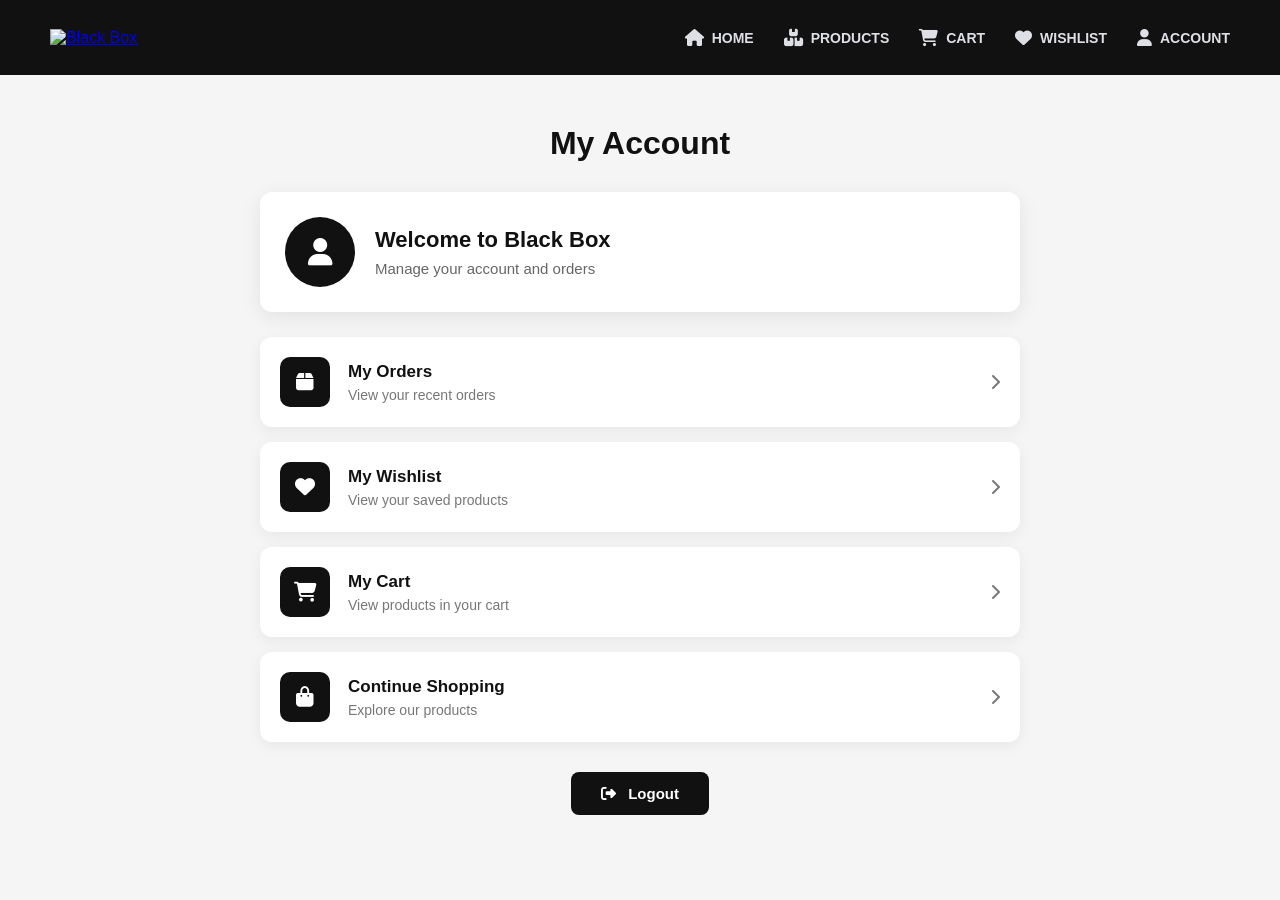
==== account.html @ d0364d9d "Add files via upload" ====
<!DOCTYPE html>
<html lang="en">

<head>

    <meta charset="UTF-8">

    <meta name="viewport"
          content="width=device-width, initial-scale=1.0">

    <title>Black Box - Account</title>

    <link rel="stylesheet"
          href="account.css">

    <link rel="icon"
          href="img file/image 2.png">

    <link rel="stylesheet"
          href="https://cdnjs.cloudflare.com/ajax/libs/font-awesome/6.5.2/css/all.min.css">

</head>


<body>

    <header>

        <a href="index.html">

            <img src="img file/image 1.png"
                 alt="Black Box"
                 class="logo">

        </a>


        <nav class="navbar">

            <ul class="navlink">

                <li>
                    <a href="index.html">
                        <i class="fa-solid fa-house"></i>
                        <span>HOME</span>
                    </a>
                </li>


                <li>
                    <a href="Products.html">
                        <i class="fa-solid fa-boxes-stacked"></i>
                        <span>PRODUCTS</span>
                    </a>
                </li>


                <li>
                    <a href="cart.html">
                        <i class="fa-solid fa-cart-shopping"></i>
                        <span>CART</span>
                    </a>
                </li>


                <li>
                    <a href="wishlist.html">
                        <i class="fa-solid fa-heart"></i>
                        <span>WISHLIST</span>
                    </a>
                </li>


                <li>
                    <a href="Account.html">
                        <i class="fa-solid fa-user"></i>
                        <span>ACCOUNT</span>
                    </a>
                </li>

            </ul>

        </nav>

    </header>

    <main class="account">

        <h1>My Account</h1>

        <section class="profile-card">

            <div class="profile-icon">

                <i class="fa-solid fa-user"></i>

            </div>


            <div class="profile-info">

                <h2>Welcome to Black Box</h2>

                <p>
                    Manage your account and orders
                </p>

            </div>

        </section>


        <section class="account-options">

            <a href="#" class="account-card">

                <div class="account-card-icon">

                    <i class="fa-solid fa-box"></i>

                </div>

                <div>

                    <h3>My Orders</h3>

                    <p>
                        View your recent orders
                    </p>

                </div>

                <i class="fa-solid fa-chevron-right arrow"></i>

            </a>

            <a href="Wishlist.html" class="account-card">

                <div class="account-card-icon">

                    <i class="fa-solid fa-heart"></i>

                </div>

                <div>

                    <h3>My Wishlist</h3>

                    <p>
                        View your saved products
                    </p>

                </div>

                <i class="fa-solid fa-chevron-right arrow"></i>

            </a>

            <a href="Cart.html" class="account-card">

                <div class="account-card-icon">

                    <i class="fa-solid fa-cart-shopping"></i>

                </div>

                <div>

                    <h3>My Cart</h3>

                    <p>
                        View products in your cart
                    </p>

                </div>

                <i class="fa-solid fa-chevron-right arrow"></i>

            </a>

            <a href="Products.html" class="account-card">

                <div class="account-card-icon">

                    <i class="fa-solid fa-bag-shopping"></i>

                </div>

                <div>

                    <h3>Continue Shopping</h3>

                    <p>
                        Explore our products
                    </p>

                </div>

                <i class="fa-solid fa-chevron-right arrow"></i>

            </a>


        </section>

        <button class="logout-btn" id="logout-btn">

            <i class="fa-solid fa-right-from-bracket"></i>

            Logout

        </button>


    </main>



    <script src="account.js"></script>

</body>

</html>
---- account.css ----
* {

    margin: 0;
    padding: 0;
    box-sizing: border-box;
}

body {

    font-family: Arial, sans-serif;
    background: #f5f5f5;
    color: #111;

}

header {

    width: 100%;
    height: 75px;
    background: #111;
    display: flex;
    align-items: center;
    justify-content: space-between;
    padding: 0 50px;

}

.logo {

    width: 130px;
    display: block;

}

.navlink {

    display: flex;
    align-items: center;
    gap: 30px;
    list-style: none;
}


.navlink li a {

    display: flex;
    align-items: center;
    gap: 8px;
    color: #dfe0e6;
    text-decoration: none;
    font-size: 14px;
    font-weight: bold;
    transition: 0.3s;
}


.navlink li a:hover {

    color: #ffffff;

}


.navlink i {

    font-size: 17px;

}

.account {

    width: 100%;
    max-width: 800px;
    margin: 50px auto;
    padding: 0 20px;
}


.account > h1 {

    text-align: center;
    font-size: 32px;
    margin-bottom: 30px;
}

.profile-card {

    display: flex;
    align-items: center;
    gap: 20px;
    background: #ffffff;
    padding: 25px;
    border-radius: 12px;
    margin-bottom: 25px;
    box-shadow:
        0 5px 20px rgba(0, 0, 0, 0.08);

}

.profile-icon {

    width: 70px;
    height: 70px;
    border-radius: 50%;
    background: #111;
    color: #ffffff;
    display: flex;
    justify-content: center;
    align-items: center;
    font-size: 28px;

}


.profile-info h2 {

    font-size: 22px;
    margin-bottom: 7px;
}


.profile-info p {

    color: #666;
    font-size: 15px;
}

.account-options {

    display: flex;
    flex-direction: column;
    gap: 15px;
}

.account-card {

    display: flex;
    align-items: center;
    gap: 18px;
    width: 100%;
    padding: 20px;
    background: #ffffff;
    border-radius: 12px;
    text-decoration: none;
    color: #111;
    box-shadow:
        0 4px 15px rgba(0, 0, 0, 0.06);
    transition: 0.3s;
}

.account-card:hover {

    transform: translateY(-3px);
    box-shadow:
        0 8px 20px rgba(0, 0, 0, 0.10);

}

.account-card-icon {

    width: 50px;
    height: 50px;
    border-radius: 10px;
    background: #111;
    color: #ffffff;
    display: flex;
    justify-content: center;
    align-items: center;
    font-size: 20px;
    flex-shrink: 0;
}

.account-card h3 {

    font-size: 17px;
    margin-bottom: 5px;
}


.account-card p {

    color: #777;
    font-size: 14px;
}

.arrow {

    margin-left: auto;
    color: #777;
    transition: 0.3s;
}


.account-card:hover .arrow {

    transform: translateX(5px);
    color: #111;
}

.logout-btn {

    display: block;
    margin: 30px auto 0;
    padding: 13px 30px;
    border: none;
    border-radius: 8px;
    background: #111;
    color: #ffffff;
    font-size: 15px;
    font-weight: bold;
    cursor: pointer;
    transition: 0.3s;
}


.logout-btn i {

    margin-right: 8px;

}


.logout-btn:hover {

    background: #333;
    transform: translateY(-2px);
}

@media (max-width: 600px) {


    header {

        height: 65px;
        padding: 0 15px;
    }


    .logo {

        width: 100px;
    }


    .navlink {

        gap: 18px;
    }


    .navlink span {

        display: none;
    }


    .navlink i {

        font-size: 18px;
    }


    .account {

        margin: 30px auto;
        padding: 0 15px;
    }


    .account > h1 {

        font-size: 27px;
        margin-bottom: 25px;
    }


    .profile-card {

        padding: 20px;
    }


    .profile-icon {

        width: 55px;
        height: 55px;
        font-size: 22px;
    }


    .profile-info h2 {

        font-size: 18px;
    }


    .profile-info p {

        font-size: 13px;
    }


    .account-card {

        padding: 16px;
    }


    .account-card-icon {

        width: 45px;
        height: 45px;
        font-size: 18px;
    }


    .account-card h3 {

        font-size: 15px;
    }


    .account-card p {

        font-size: 12px;
    }

}
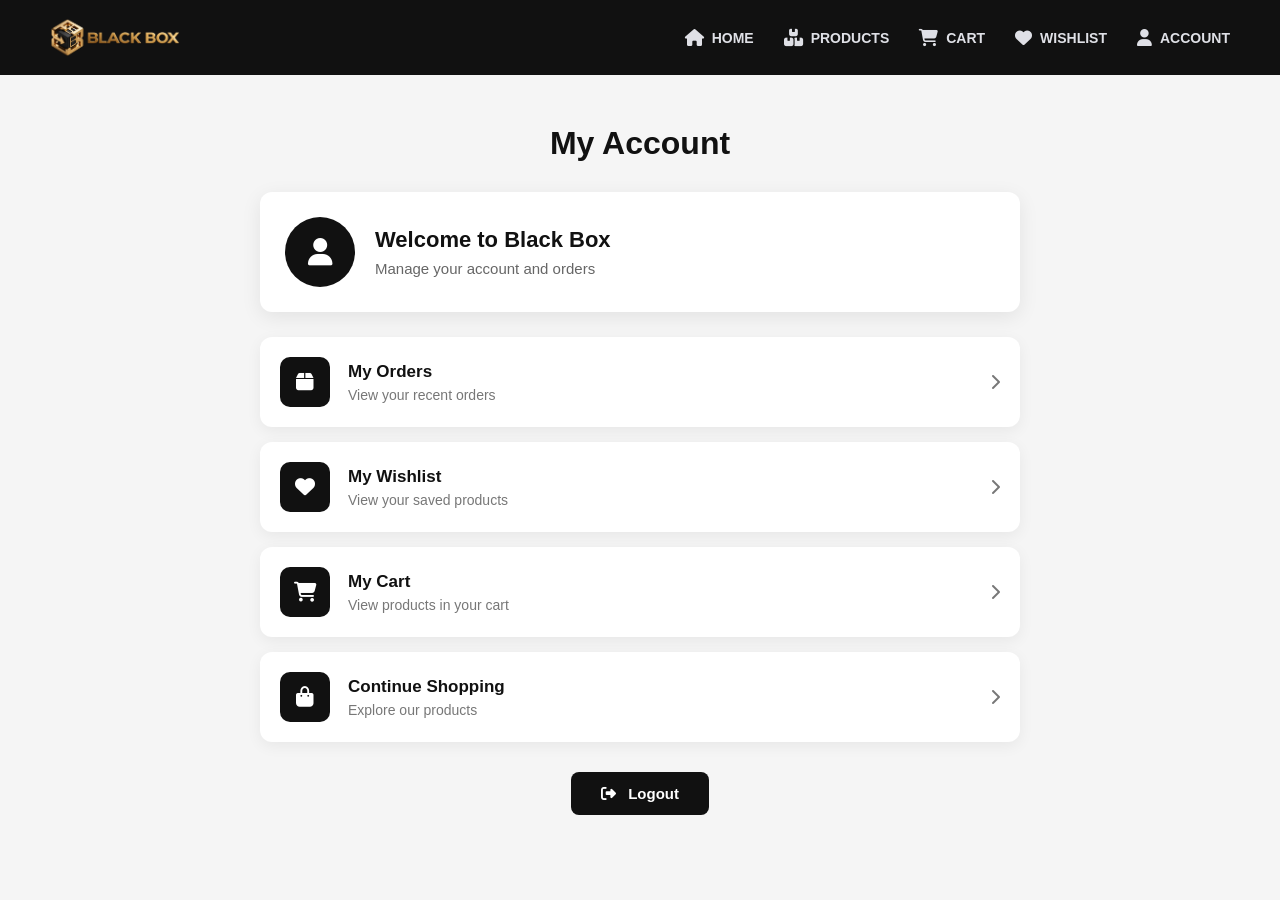
==== commit cb0e3f5d: "final commit" ====
--- a/account.html
+++ b/account.html
@@ -48,7 +48,7 @@
 
 
                 <li>
-                    <a href="Products.html">
+                    <a href="products.html">
                         <i class="fa-solid fa-boxes-stacked"></i>
                         <span>PRODUCTS</span>
                     </a>
@@ -72,7 +72,7 @@
 
 
                 <li>
-                    <a href="Account.html">
+                    <a href="account.html">
                         <i class="fa-solid fa-user"></i>
                         <span>ACCOUNT</span>
                     </a>
@@ -134,7 +134,7 @@
 
             </a>
 
-            <a href="Wishlist.html" class="account-card">
+            <a href="wishlist.html" class="account-card">
 
                 <div class="account-card-icon">
 
@@ -156,7 +156,7 @@
 
             </a>
 
-            <a href="Cart.html" class="account-card">
+            <a href="cart.html" class="account-card">
 
                 <div class="account-card-icon">
 
@@ -178,7 +178,7 @@
 
             </a>
 
-            <a href="Products.html" class="account-card">
+            <a href="products.html" class="account-card">
 
                 <div class="account-card-icon">
 
@@ -220,4 +220,4 @@
 
 </body>
 
-</html>+</html>
